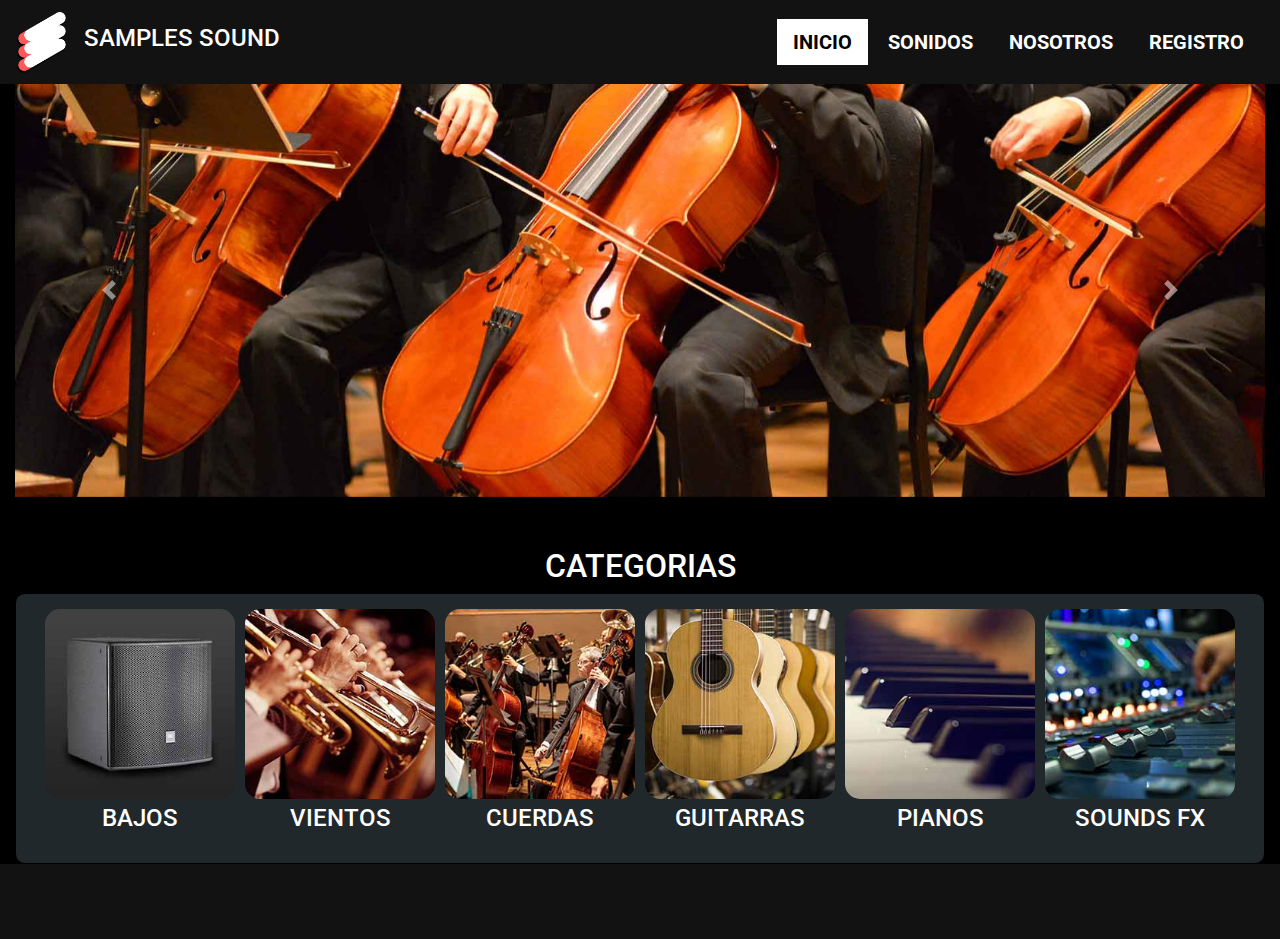
==== index.html @ cddfb37a "Añadido un segundo menu que se muestra en resoluciones de hasta 500px.Se añadió la etiqueta link par" ====
<!DOCTYPE html>
<html lang="en">

<head>
  <meta charset="UTF-8">
  <meta http-equiv="X-UA-Compatible" content="IE=edge">
  <meta name="viewport" content="width=device-width, initial-scale=1.0">
  <title>Home - Samples Web</title>
  <link rel="icon" href="img/logo.png" type="image/png" sizes="16x16">

  <link rel="stylesheet" href="https://maxcdn.bootstrapcdn.com/bootstrap/4.5.2/css/bootstrap.min.css">
  <script src="https://ajax.googleapis.com/ajax/libs/jquery/3.5.1/jquery.min.js"></script>
  <script src="https://cdnjs.cloudflare.com/ajax/libs/popper.js/1.16.0/umd/popper.min.js"></script>
  <script src="https://maxcdn.bootstrapcdn.com/bootstrap/4.5.2/js/bootstrap.min.js"></script>

  <link rel="preconnect" href="https://fonts.googleapis.com">
  <link rel="preconnect" href="https://fonts.gstatic.com" crossorigin>
  <link href="https://fonts.googleapis.com/css2?family=Roboto:wght@300&display=swap" rel="stylesheet">
  <link rel="stylesheet" href="styles.css">
  <link href="css/estilo_index.css" rel="stylesheet">
</head>

<body>
  <header>
    <div id="menu-principal">
      <a href="/index.html" class="logo">
        <img src="img/logo.png" alt="Logo de la pagina">
        <h2 class="nombre-pagina">Samples Sound</h2>
      </a>
      <div class="contenedor_nav">
        <nav class="nav-bar">
          <a href="/index.html" class="nav-link">Inicio</a>
          <a href="/sound.html" class="nav-link">Sonidos</a>
          <a href="/nosotros.html" class="nav-link">Nosotros</a>
          <a href="/registro.html" class="nav-link">Registro</a>
        </nav>
      </div>
    </div>
    <div id="menu-secundario">
      <a href="/index.html" class="logo">
        <img src="img/logo.png" alt="Logo de la pagina">
        <h2 class="nombre-pagina">Samples Sound</h2>
      </a>
      <div id="menu-secundario-links">
        <a class="nav-link" href="/index.html">Inicio</a>
        <a class="nav-link" href="/sound.html">Sonidos</a>
        <a class="nav-link" href="/nosotros.html">Nosotros</a>
        <a class="nav-link" href="/registro.html">Registro</a>
      </div>
    </div>
  </header>
  <div class="container">
    <!--Slider-->
    <div id="carouselExampleControls" class="carousel slide" data-ride="carousel">
      <div class="carousel-inner">
        <div class="carousel-item active">
          <img class="d-block w-100" src="img\slider-01.jpg" alt="First slide">
        </div>
        <div class="carousel-item">
          <img class="d-block w-100" src="img\slider-02.jpg" alt="Second slide">
        </div>
        <div class="carousel-item">
          <img class="d-block w-100" src="img\slider-03.jpg" alt="Third slide">
        </div>
        <div class="carousel-item">
          <img class="d-block w-100" src="img\slider-04.jpg" alt="Third slide">
        </div>
      </div>
      <a class="carousel-control-prev" href="#carouselExampleControls" role="button" data-slide="prev">
        <span class="carousel-control-prev-icon" aria-hidden="true"></span>
        <span class="sr-only">Previous</span>
      </a>
      <a class="carousel-control-next" href="#carouselExampleControls" role="button" data-slide="next">
        <span class="carousel-control-next-icon" aria-hidden="true"></span>
        <span class="sr-only">Next</span>
      </a>
    </div>

    <!--Categorias-->
    <div>
      <div class="container">
        <h1 style="margin-top: 50px;">Categorias</h1>
        <div class="row justify-content-center">
          <div class="padre categoria" id="categoria1" name="bass">
            <h4 title="Bass" class="titulo-categoria" name="bass">
              <img id="content_div_one_photo" class="img-fluid card-img" src="img\bass.jpg" alt="Bass" height="250px"
                width="250px" style="width: 200px;">
              <div class="card-title">Bajos</div>
            </h4>
          </div>
          <div class="padre categoria" id="categoria2" name="brass">
            <h4 title="Brass" class="titulo-categoria" name="brass">
              <img id="content_div_one_photo" class="img-fluid card-img" src="img\brass.jpg" alt="Brass" height="250px"
                width="250px" style="width: 200px;">
              <div class="card-title">Vientos</div>
            </h4>
          </div>
          <div class="padre categoria" id="categoria3" name="strings">
            <h4 title="Strings" href="sound.html" class="titulo-categoria" name="strings">
              <img id="content_div_one_photo" class="img-fluid card-img" src="img\strings.jpg" alt="Strings"
                height="250px" width="250px" style="width: 200px;">
              <div class="card-title">Cuerdas</div>
            </h4>
          </div>
          <div class="padre categoria" id="categoria4" name="guitar">
            <h4 title="Guitar" href="sound.html" class="titulo-categoria" name="guitar">
              <img id="content_div_one_photo" class="img-fluid card-img" src="img\Guitar.jpg" alt="Guitars"
                height="250px" width="250px" style="width: 200px;">
              <div class="card-title">Guitarras</div>
            </h4>
          </div>
          <div class="padre categoria" id="categoria5" name="piano">
            <h4 title="Piano" href="sound.html" class="titulo-categoria" name="piano">
              <img id="content_div_one_photo" class="img-fluid card-img" src="img\Piano.jpg" alt="Piano" height="250px"
                width="250px" style="width: 200px;">
              <div class="card-title">Pianos</div>
            </h4>
          </div>
          <div class="padre categoria" id="categoria6" name="sfx">
            <h4 title="Sound FX" href="sound.html" class="titulo-categoria" name="sfx">
              <img id="content_div_one_photo" class="img-fluid card-img" src="img\Sound-fx.jpg" alt="Sound FX"
                height="250px" width="250px" style="width: 200px;">
              <div class="card-title">Sounds FX</div>
            </h4>
          </div>
        </div>
      </div>
    </div>
  </div>
  <footer id="idfooter">
  </footer>

  <script src="js/footer.js"></script>
  <script src="js/apiCall.js"></script>
  <script src="js/resaltar.js"></script>
</body>

</html>
---- styles.css ----
/*ESTILOS GENERALES A TODOS LOS HTML*/
:root{
    --body-bgColor: #21282c;
    --button-bgColor: #009ee2;
    --header-bgColor: #121212;
    --footer-bgColor: #121212;
    --body-textColor: #ffffff;
}
*{
    box-sizing: border-box;
    padding: 0;
    margin: 0;
}
body{
    background-color: var(--body-bgColor);
    font-family: "Roboto", sans-serif;
    color: var(--body-textColor)
}
/*HEADER*/
.nav-bar {
    display: block;
    line-height: 1.5;
    margin-right: 10px;
  }
  .nav-link {
    display: inline-block;
    font-size: 20px;
    padding: .5rem 1rem
  }
  .logo {
    display: flex;
    align-items: center;
  }
  .logo img {
    height: 64px;
    margin-right: 10px;
  }
  header{
    background-color: var(--header-bgColor);
  }
  header a {
    text-decoration: none;
    color: #ffffff;
  }
  header a:hover {
    text-decoration: none;
    color: #ffffff;
  }
  nav a {
    padding-right: 10px;
  }
  .contenedor_nav nav>a:hover {
    transform: translateY(-5px);
    transition: 500ms;
  }
  .nombre-pagina{
    font-size: 24px;
  }
  .nav-bar>.nav-link{
    text-decoration: none;
    color: inherit;
  }
#menu-principal{
    display: flex;
    justify-content: space-between;
    align-items: center;

    min-height: 70px;
    text-transform: uppercase;
    font-weight: bold;

    background-color: var(--header-bgColor);
    padding: 10px;
}
#menu-secundario{
    display: none;
    flex-direction: column;
    align-items: center;
    justify-content: flex-start;
    color: inherit;
    font-size: 24px;
    padding-left: 2rem;
    text-transform: uppercase;
}
#menu-secundario>img{
    width: 64px;
    cursor: pointer;
}
#menu-secundario-links{
    display: none;
    width: 100%;
    justify-content: space-evenly;
}
#menu-secundario:hover>#menu-secundario-links{
    display: flex;
}
/*FIN HEADER*/
/*FOOTER DENIS*/
#idfooter {
    background-color: var(--footer-bgColor);
    color: white;
    text-align: center;
    font-size: 10px;
    padding: 15px;
    width: 100%;
    left: 0;
    bottom: 0;
    padding: 20px;
    height: 75px;
    margin-top: 0;
    font-size: 38px;
}
/*FIN FOOTER DENIS*/
/*BREAKPOINTS*/
@media screen and (max-width: 800px){
    #menu-principal{
        flex-direction: column;
    }
    #idfooter{
        font-size: 24px;
    }
}
@media screen and ( max-width: 720px){
    .nav-bar{
        display: flex;
        flex-wrap: wrap;
        justify-content: center;
    }

}
@media screen and (max-width: 500px) {
    #menu-principal{
        display: none;
    }
    #menu-secundario{
        display: flex;
        padding: 0 10px;
    }
}
@media screen and ( max-width: 420px){
    #menu-secundario:hover>#menu-secundario-links{
        display: grid;
        grid-template-columns: 1fr 1fr;
        justify-items: center;
    }
}
---- css/estilo_index.css ----
/* navbar */
.btn {
  color: #fff;
  border-width: 0px;
  background-color: #000;
}

.btn-outline-success:hover {
  background-color: #fff;
  color: #000;
}

.navbar-expand-lg .navbar-collapse {
  border-radius: 10px;
}

.navbar-light .navbar-nav .nav-link:hover {
  font-weight: 700;
  color:rgb(196, 196, 196);
}

.nav-link {
  color: #fff;
}
.navbar-light .navbar-nav .nav-link {
  background-color: #20282b;
  color:#fff;
  text-transform: uppercase;
}

  .navbar-brand img {
    max-width: 120px;
    color: #fff
  }

  .navbar-brand p {
    color:#fff;
  }
/* fin navbar */

/* body */
.container {
  max-width: 100%;
  background-color: #000;
  color: #fff;
}

  h1{
    font-size: 2em;
  }
 
  div.row {
      padding: 10px;
      border: 1px solid rgb(0, 0, 0);
      background-color: #20282b;
      border-radius: 10px;
    }
  
  div.row img {
    align-items: center;
  }  

  div[class^="col"]{
      padding: 10px;
      background-color:#20282b;
  }

.nav-link a {
color: #fff;
}

.container h1, h2 {
  font-family: 'Roboto', sans-serif;
  text-align: center;
  text-transform: uppercase;
  }

.footer {
align-items: center;
justify-content: center;
}

/* texto sobre img en Categorias */

#content_div_one_photo {
  border-radius: 20px;
  padding: 5px;
}

#padre {
  position: relative;    
  display: inline-block; 
  justify-content: center;
}

.card-title {
  position: static;   
  bottom: 0;
  right: 1rem;
  text-align: center;
  color: #fff;
  text-transform: uppercase;
}
#titulo-logo:hover{
  text-decoration: none;
  color: white;
}
#titulo-logo h2{
  font-size: 24px;
  font-weight: bold;
}
/* ESTILOS PARA PEDIDOS DE API */
audio{
  display: block;
  width: 100%;
}
.pista img{
  width: 100%;
}
.contenedorDeAudios{
  display: flex;
  flex-direction: column;
  align-content: flex-start;
  background-color: #191b19;
  border-radius: 10px;
  padding-bottom: 20px;
  height: 100%;
}
.pista{
  background-color: #262a26 ;
  border-radius: 10px;
  min-width: 200px;
  max-width: 250px;
  margin: 5px auto;
}
.titulo-cancion{
  margin-bottom: 0;
  padding: 5px 0;
  font-weight: bold;
  text-align: center;
  font-size: 16px;
  color: white;
}
.categoria{
  display: flex;
  flex-direction: column;
}
.titulo-categoria{
  text-align: center;
  cursor: pointer;
}
/*FIN ESTILOS DE API */
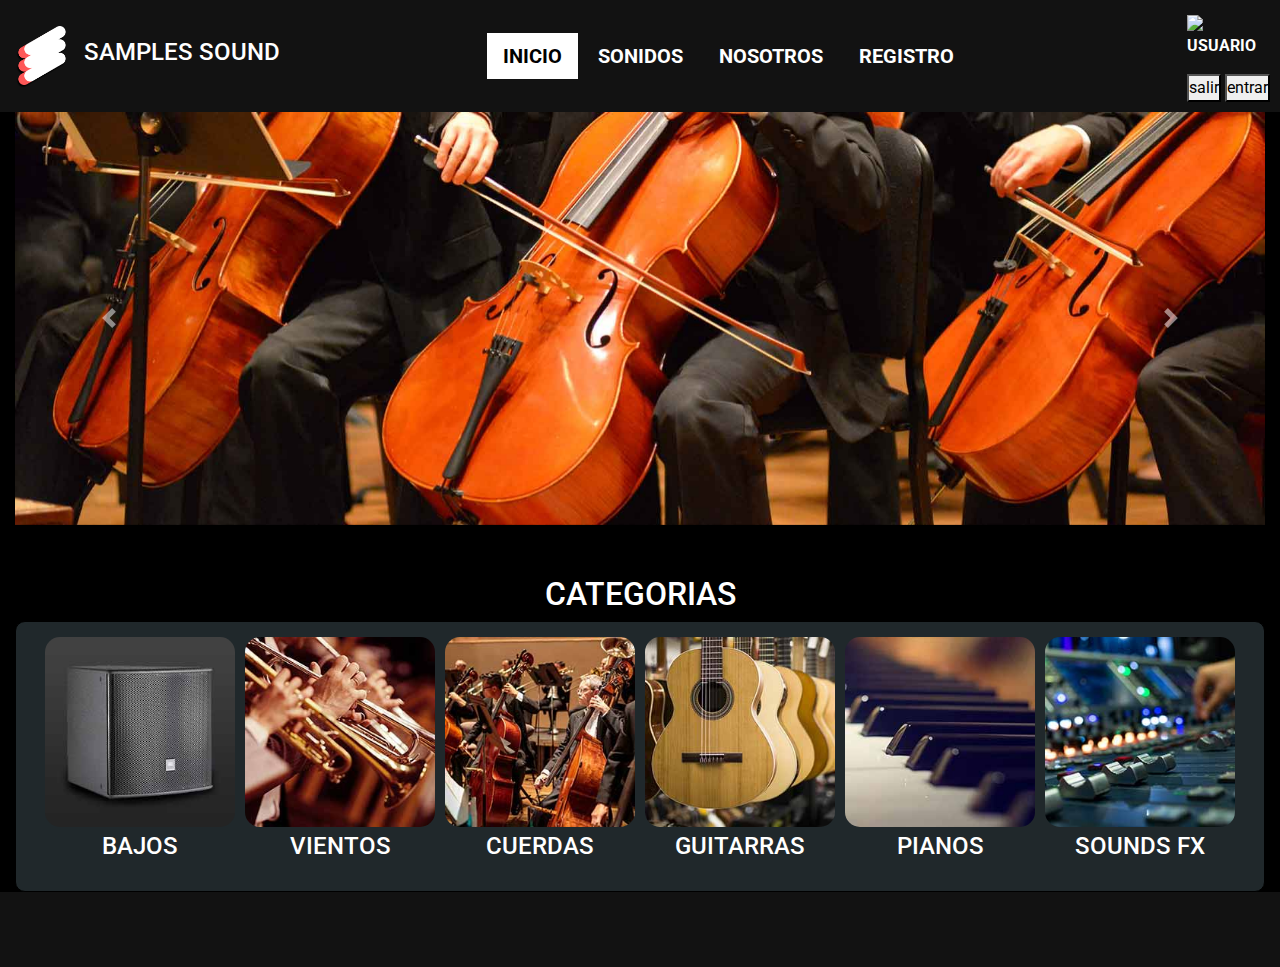
==== commit ef09e2e9: "Agregado panel de usuario" ====
--- a/index.html
+++ b/index.html
@@ -35,19 +35,30 @@
           <a href="/registro.html" class="nav-link">Registro</a>
         </nav>
       </div>
-    </div>
-    <div id="menu-secundario">
-      <a href="/index.html" class="logo">
-        <img src="img/logo.png" alt="Logo de la pagina">
-        <h2 class="nombre-pagina">Samples Sound</h2>
-      </a>
-      <div id="menu-secundario-links">
-        <a class="nav-link" href="/index.html">Inicio</a>
-        <a class="nav-link" href="/sound.html">Sonidos</a>
-        <a class="nav-link" href="/nosotros.html">Nosotros</a>
-        <a class="nav-link" href="/registro.html">Registro</a>
+      <div class="user-panel">
+        <div class="user-info">
+          <img class="user-avatar" src="img/icons/icons8-account-48.png">
+          <p class="user-name">Usuario</p>
+        </div>
+        <div class="user-controls">
+          <button class="control">salir</button>
+          <button class="control">entrar</button>
+        </div>
       </div>
     </div>
+    <div id="menu-secundario" class="displayNone">
+      <a href="/index.html" class="logo">
+          <img src="img/logo.png" alt="Logo de la pagina">
+          <h2 class="nombre-pagina">Samples Sound</h2>
+      </a>
+      <img id="desplegar-menu" src="img/icons/icons8-chevron-abajo-en-círculo-64.png">
+      <div id="menu-secundario-links" class="displayNone">
+          <a class="nav-link" href="/index.html">Inicio</a>
+          <a class="nav-link" href="/sound.html">Sonidos</a>
+          <a class="nav-link" href="/nosotros.html">Nosotros</a>
+          <a class="nav-link" href="/registro.html">Registro</a>
+      </div>
+  </div>
   </header>
   <div class="container">
     <!--Slider-->
@@ -132,7 +143,7 @@
 
   <script src="js/footer.js"></script>
   <script src="js/apiCall.js"></script>
-  <script src="js/resaltar.js"></script>
+  <script src="js/operacionesDeMenu.js"></script>
 </body>
 
 </html>--- a/styles.css
+++ b/styles.css
@@ -49,7 +49,7 @@
   nav a {
     padding-right: 10px;
   }
-  .contenedor_nav nav>a:hover {
+  .nav-link:hover {
     transform: translateY(-5px);
     transition: 500ms;
   }
@@ -73,7 +73,6 @@
     padding: 10px;
 }
 #menu-secundario{
-    display: none;
     flex-direction: column;
     align-items: center;
     justify-content: flex-start;
@@ -87,12 +86,20 @@
     cursor: pointer;
 }
 #menu-secundario-links{
-    display: none;
     width: 100%;
     justify-content: space-evenly;
 }
-#menu-secundario:hover>#menu-secundario-links{
-    display: flex;
+#desplegar-menu{
+  max-width: 32px;
+}
+.displayNone{
+  display: none ;
+}
+.grid{
+  display: grid;
+}
+.flex{
+  display: flex;
 }
 /*FIN HEADER*/
 /*FOOTER DENIS*/
@@ -138,8 +145,7 @@
     }
 }
 @media screen and ( max-width: 420px){
-    #menu-secundario:hover>#menu-secundario-links{
-        display: grid;
+    #menu-secundario-links{
         grid-template-columns: 1fr 1fr;
         justify-items: center;
     }
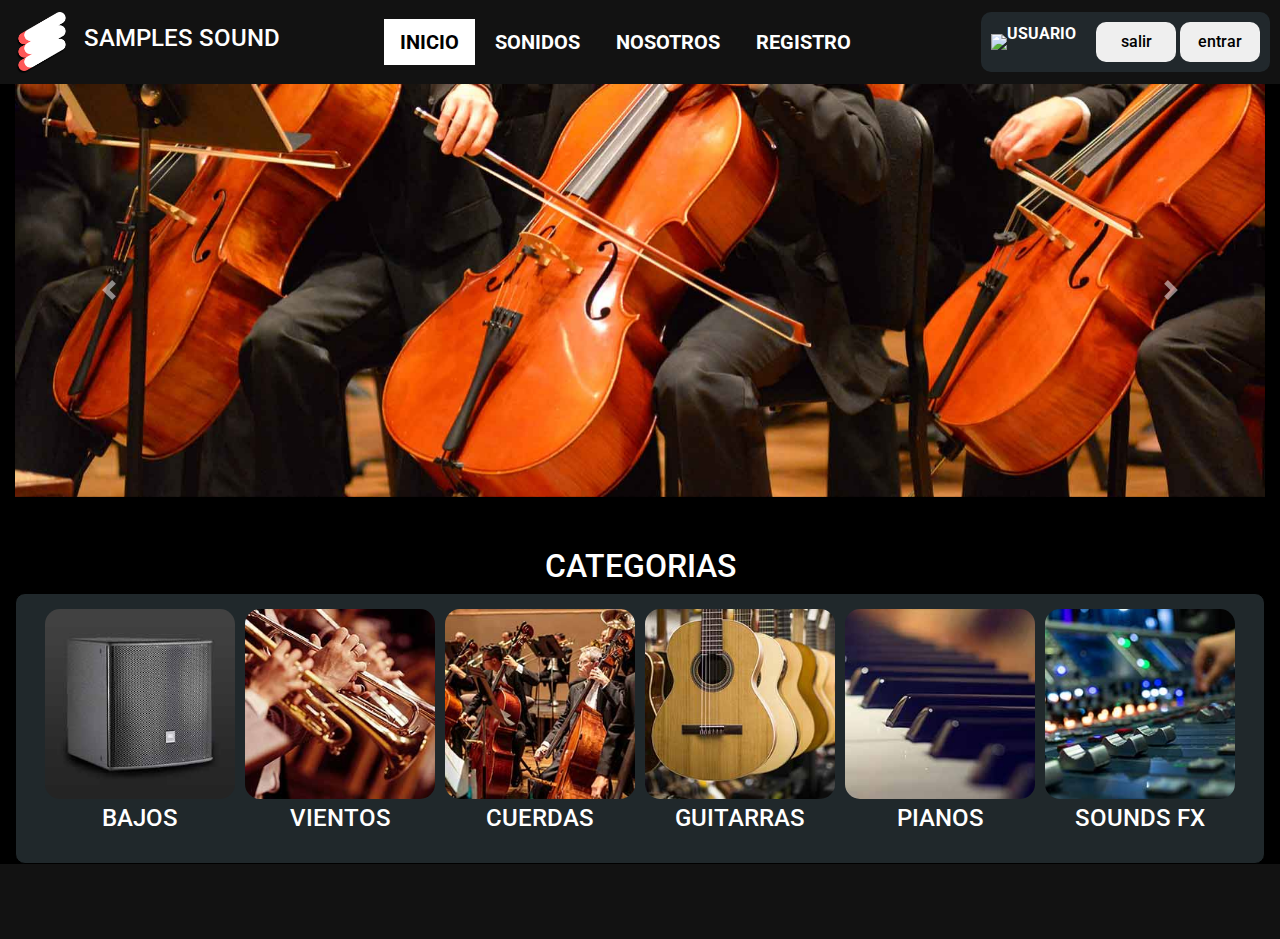
==== commit ed26bd5a: "Elimindao el div de clase .contenedor_nav" ====
--- a/index.html
+++ b/index.html
@@ -27,14 +27,12 @@
         <img src="img/logo.png" alt="Logo de la pagina">
         <h2 class="nombre-pagina">Samples Sound</h2>
       </a>
-      <div class="contenedor_nav">
-        <nav class="nav-bar">
-          <a href="/index.html" class="nav-link">Inicio</a>
-          <a href="/sound.html" class="nav-link">Sonidos</a>
-          <a href="/nosotros.html" class="nav-link">Nosotros</a>
-          <a href="/registro.html" class="nav-link">Registro</a>
-        </nav>
-      </div>
+      <nav class="nav-bar">
+        <a href="/index.html" class="nav-link">Inicio</a>
+        <a href="/sound.html" class="nav-link">Sonidos</a>
+        <a href="/nosotros.html" class="nav-link">Nosotros</a>
+        <a href="/registro.html" class="nav-link">Registro</a>
+      </nav>
       <div class="user-panel">
         <div class="user-info">
           <img class="user-avatar" src="img/icons/icons8-account-48.png">
@@ -57,6 +55,16 @@
           <a class="nav-link" href="/sound.html">Sonidos</a>
           <a class="nav-link" href="/nosotros.html">Nosotros</a>
           <a class="nav-link" href="/registro.html">Registro</a>
+      </div>
+      <div class="user-panel">
+        <div class="user-info">
+          <img class="user-avatar" src="img/icons/icons8-account-48.png">
+          <p class="user-name">Usuario</p>
+        </div>
+        <div class="user-controls">
+          <button class="control">salir</button>
+          <button class="control">entrar</button>
+        </div>
       </div>
   </div>
   </header>
--- a/styles.css
+++ b/styles.css
@@ -1,7 +1,6 @@
 /*ESTILOS GENERALES A TODOS LOS HTML*/
 :root{
     --body-bgColor: #21282c;
-    --button-bgColor: #009ee2;
     --header-bgColor: #121212;
     --footer-bgColor: #121212;
     --body-textColor: #ffffff;
@@ -118,6 +117,31 @@
     font-size: 38px;
 }
 /*FIN FOOTER DENIS*/
+/*Panel de usuario*/
+.user-panel{
+  display: flex;
+  justify-content: flex-start;
+  align-items: center;
+  background-color: var(--body-bgColor);
+  border-radius: 10px;
+  padding: 10px;
+}
+.user-info{
+  display: flex;
+  align-items: center;
+  margin-right: 20px;
+}
+.control{
+  height: 40px;
+  width: 80px;
+  border-radius: 10px;
+  border: 0;
+  font-weight: 500;
+}
+
+
+
+
 /*BREAKPOINTS*/
 @media screen and (max-width: 800px){
     #menu-principal{
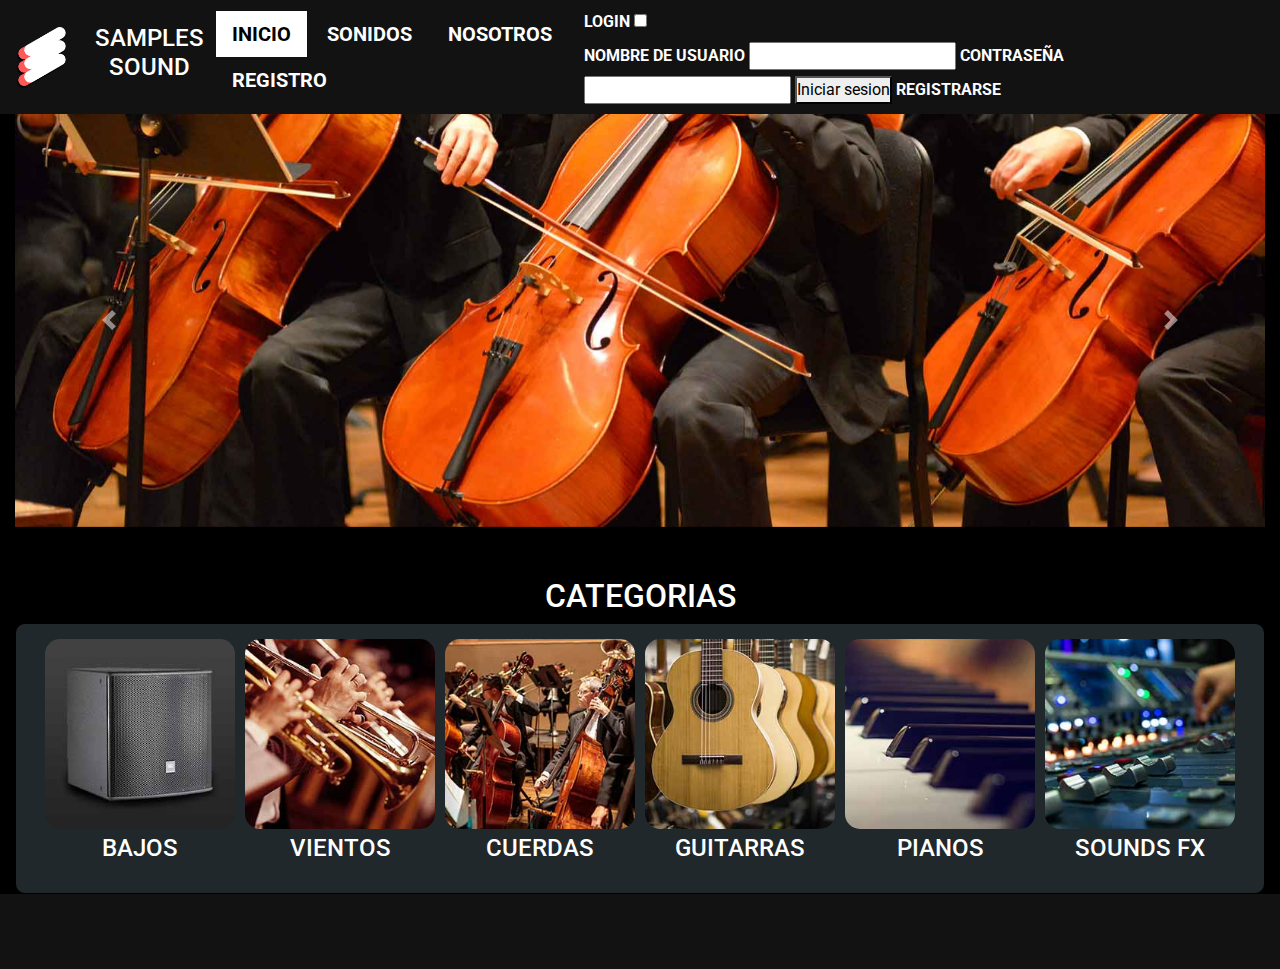
==== commit fbbb4b62: "Cambiado el menu de usuario" ====
--- a/index.html
+++ b/index.html
@@ -33,15 +33,17 @@
         <a href="/nosotros.html" class="nav-link">Nosotros</a>
         <a href="/registro.html" class="nav-link">Registro</a>
       </nav>
-      <div class="user-panel">
-        <div class="user-info">
-          <img class="user-avatar" src="img/icons/icons8-account-48.png">
-          <p class="user-name">Usuario</p>
-        </div>
-        <div class="user-controls">
-          <button class="control">salir</button>
-          <button class="control">entrar</button>
-        </div>
+      <div id="login">
+        <label for="hideShowLogin">Login</label>
+        <input type="checkbox" id="hideShowLogin">
+        <form id="user-login" action="">
+          <label for="user-name">Nombre de usuario</label>
+          <input type="text" name="user-name" id="user-name" autocomplete="off">
+          <label for="user-password">Contraseña</label>
+          <input type="password" name="user-password" id="user-password" autocomplete="off">
+          <button type="submit" class="button">Iniciar sesion</button>
+          <a href="/registro.html">Registrarse</a>
+        </form>
       </div>
     </div>
     <div id="menu-secundario" class="displayNone">
@@ -56,17 +58,7 @@
           <a class="nav-link" href="/nosotros.html">Nosotros</a>
           <a class="nav-link" href="/registro.html">Registro</a>
       </div>
-      <div class="user-panel">
-        <div class="user-info">
-          <img class="user-avatar" src="img/icons/icons8-account-48.png">
-          <p class="user-name">Usuario</p>
-        </div>
-        <div class="user-controls">
-          <button class="control">salir</button>
-          <button class="control">entrar</button>
-        </div>
-      </div>
-  </div>
+    </div>
   </header>
   <div class="container">
     <!--Slider-->
--- a/styles.css
+++ b/styles.css
@@ -1,124 +1,150 @@
 /*ESTILOS GENERALES A TODOS LOS HTML*/
-:root{
-    --body-bgColor: #21282c;
-    --header-bgColor: #121212;
-    --footer-bgColor: #121212;
-    --body-textColor: #ffffff;
-}
-*{
-    box-sizing: border-box;
-    padding: 0;
-    margin: 0;
-}
-body{
-    background-color: var(--body-bgColor);
-    font-family: "Roboto", sans-serif;
-    color: var(--body-textColor)
-}
+:root {
+  --body-bgColor: #21282c;
+  --header-bgColor: #121212;
+  --footer-bgColor: #121212;
+  --body-textColor: #ffffff;
+}
+
+* {
+  box-sizing: border-box;
+  padding: 0;
+  margin: 0;
+}
+
+body {
+  background-color: var(--body-bgColor);
+  font-family: "Roboto", sans-serif;
+  color: var(--body-textColor)
+}
+
 /*HEADER*/
 .nav-bar {
-    display: block;
-    line-height: 1.5;
-    margin-right: 10px;
-  }
-  .nav-link {
-    display: inline-block;
-    font-size: 20px;
-    padding: .5rem 1rem
-  }
-  .logo {
-    display: flex;
-    align-items: center;
-  }
-  .logo img {
-    height: 64px;
-    margin-right: 10px;
-  }
-  header{
-    background-color: var(--header-bgColor);
-  }
-  header a {
-    text-decoration: none;
-    color: #ffffff;
-  }
-  header a:hover {
-    text-decoration: none;
-    color: #ffffff;
-  }
-  nav a {
-    padding-right: 10px;
-  }
-  .nav-link:hover {
-    transform: translateY(-5px);
-    transition: 500ms;
-  }
-  .nombre-pagina{
-    font-size: 24px;
-  }
-  .nav-bar>.nav-link{
-    text-decoration: none;
-    color: inherit;
-  }
-#menu-principal{
-    display: flex;
-    justify-content: space-between;
-    align-items: center;
-
-    min-height: 70px;
-    text-transform: uppercase;
-    font-weight: bold;
-
-    background-color: var(--header-bgColor);
-    padding: 10px;
-}
-#menu-secundario{
-    flex-direction: column;
-    align-items: center;
-    justify-content: flex-start;
-    color: inherit;
-    font-size: 24px;
-    padding-left: 2rem;
-    text-transform: uppercase;
-}
-#menu-secundario>img{
-    width: 64px;
-    cursor: pointer;
-}
-#menu-secundario-links{
-    width: 100%;
-    justify-content: space-evenly;
-}
-#desplegar-menu{
+  display: block;
+  line-height: 1.5;
+}
+
+.nav-link {
+  display: inline-block;
+  font-size: 20px;
+  padding: .5rem 1rem
+}
+
+.logo {
+  display: flex;
+  align-items: center;
+}
+
+.logo img {
+  height: 64px;
+  margin-right: 10px;
+}
+
+header {
+  background-color: var(--header-bgColor);
+}
+
+header a {
+  text-decoration: none;
+  color: #ffffff;
+}
+
+header a:hover {
+  text-decoration: none;
+  color: #ffffff;
+}
+
+nav a {
+  padding-right: 10px;
+}
+
+.nav-link:hover {
+  transform: translateY(-5px);
+  transition: 500ms;
+}
+
+.nombre-pagina {
+  font-size: 24px;
+}
+
+.nav-bar>.nav-link {
+  text-decoration: none;
+  color: inherit;
+}
+
+#menu-principal {
+  display: flex;
+  justify-content: space-between;
+  align-items: center;
+
+  min-height: 70px;
+  text-transform: uppercase;
+  font-weight: bold;
+
+  background-color: var(--header-bgColor);
+  padding: 10px;
+}
+
+#menu-secundario {
+  flex-direction: column;
+  align-items: center;
+  justify-content: flex-start;
+  color: inherit;
+  font-size: 24px;
+  padding-left: 2rem;
+  text-transform: uppercase;
+}
+
+#menu-secundario>img {
+  width: 64px;
+  cursor: pointer;
+}
+
+#menu-secundario-links {
+  width: 100%;
+  justify-content: space-evenly;
+}
+
+#desplegar-menu {
   max-width: 32px;
 }
-.displayNone{
-  display: none ;
-}
-.grid{
+
+.displayNone {
+  display: none;
+}
+
+.visibHidden {
+  visibility: hidden;
+}
+
+.grid {
   display: grid;
 }
-.flex{
-  display: flex;
-}
+
+.flex {
+  display: flex;
+}
+
 /*FIN HEADER*/
 /*FOOTER DENIS*/
 #idfooter {
-    background-color: var(--footer-bgColor);
-    color: white;
-    text-align: center;
-    font-size: 10px;
-    padding: 15px;
-    width: 100%;
-    left: 0;
-    bottom: 0;
-    padding: 20px;
-    height: 75px;
-    margin-top: 0;
-    font-size: 38px;
-}
+  background-color: var(--footer-bgColor);
+  color: white;
+  text-align: center;
+  font-size: 10px;
+  padding: 15px;
+  width: 100%;
+  left: 0;
+  bottom: 0;
+  padding: 20px;
+  height: 75px;
+  margin-top: 0;
+  font-size: 38px;
+}
+
 /*FIN FOOTER DENIS*/
 /*Panel de usuario*/
-.user-panel{
+.user-panel {
   display: flex;
   justify-content: flex-start;
   align-items: center;
@@ -126,12 +152,19 @@
   border-radius: 10px;
   padding: 10px;
 }
-.user-info{
-  display: flex;
-  align-items: center;
-  margin-right: 20px;
-}
-.control{
+
+.user-info {
+  display: flex;
+  align-items: center;
+  margin-right: 10px;
+}
+
+.user-name {
+  /*Por culpa de bootstrap tengo que hacer esto*/
+  margin: 0;
+}
+
+.control {
   height: 40px;
   width: 80px;
   border-radius: 10px;
@@ -143,34 +176,52 @@
 
 
 /*BREAKPOINTS*/
-@media screen and (max-width: 800px){
-    #menu-principal{
-        flex-direction: column;
-    }
-    #idfooter{
-        font-size: 24px;
-    }
-}
-@media screen and ( max-width: 720px){
-    .nav-bar{
-        display: flex;
-        flex-wrap: wrap;
-        justify-content: center;
-    }
-
-}
+@media screen and ( max-width:1024px){
+  #menu-principal{
+    display: grid;
+    grid-template-columns: 1fr 1fr;
+  }
+  .logo{
+    grid-column: 1/3;
+    justify-self: center;
+  }
+  .user-panel{
+    justify-self: flex-end;
+  }
+}
+@media screen and (max-width: 800px) {
+  #menu-principal {
+    flex-direction: column;
+  }
+
+  #idfooter {
+    font-size: 24px;
+  }
+}
+
+@media screen and (max-width: 720px) {
+  .nav-bar {
+    display: flex;
+    flex-wrap: wrap;
+    justify-content: center;
+  }
+
+}
+
 @media screen and (max-width: 500px) {
-    #menu-principal{
-        display: none;
-    }
-    #menu-secundario{
-        display: flex;
-        padding: 0 10px;
-    }
-}
-@media screen and ( max-width: 420px){
-    #menu-secundario-links{
-        grid-template-columns: 1fr 1fr;
-        justify-items: center;
-    }
+  #menu-principal {
+    display: none;
+  }
+
+  #menu-secundario {
+    display: flex;
+    padding: 0 10px;
+  }
+}
+
+@media screen and (max-width: 420px) {
+  #menu-secundario-links {
+    grid-template-columns: 1fr 1fr;
+    justify-items: center;
+  }
 }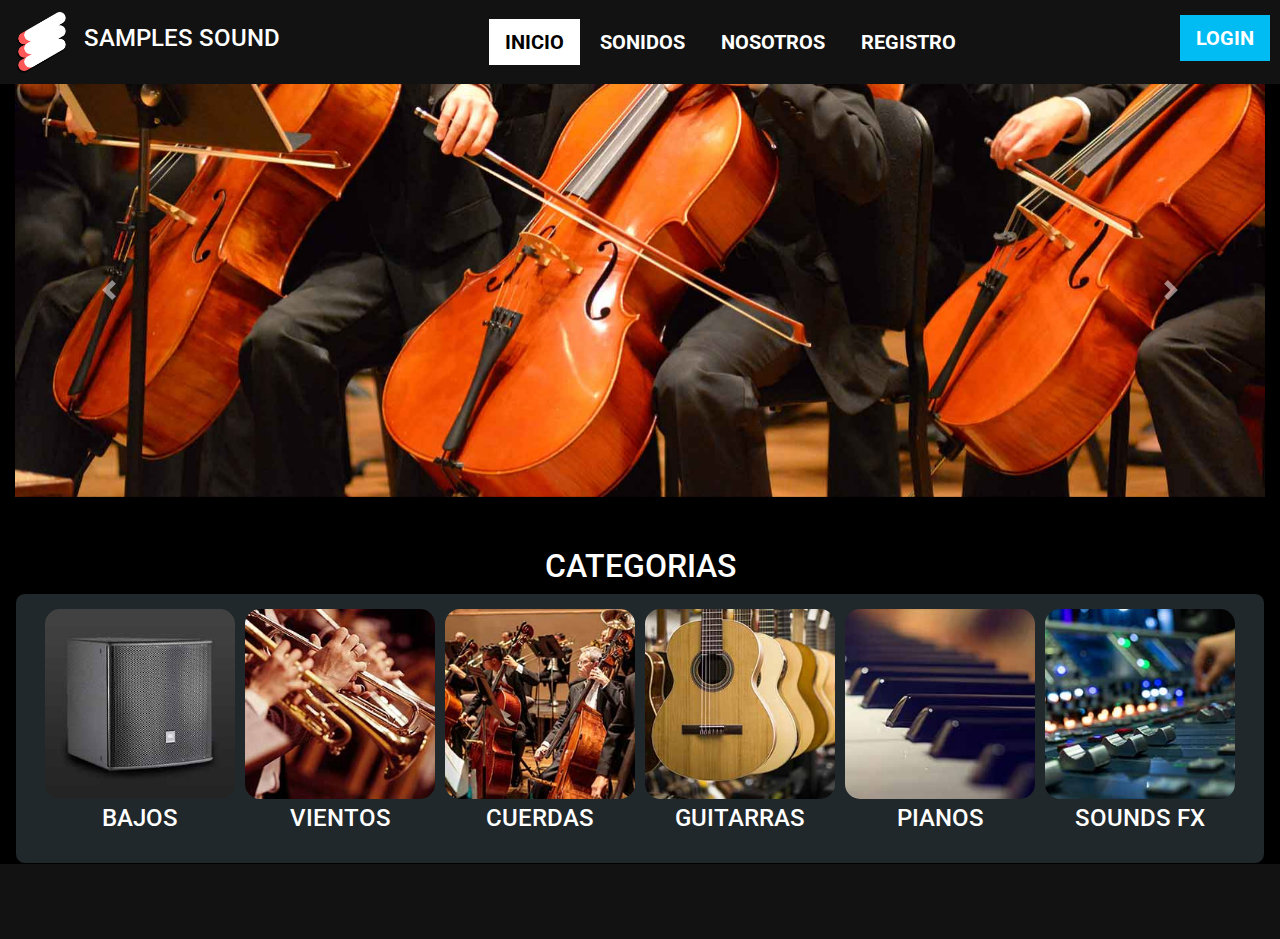
==== commit b51e30ac: "Agregado el menu login a todos los documentos html, tambien se elemino la clase .button del boton de" ====
--- a/index.html
+++ b/index.html
@@ -41,7 +41,7 @@
           <input type="text" name="user-name" id="user-name" autocomplete="off">
           <label for="user-password">Contraseña</label>
           <input type="password" name="user-password" id="user-password" autocomplete="off">
-          <button type="submit" class="button">Iniciar sesion</button>
+          <button type="submit">Iniciar sesion</button>
           <a href="/registro.html">Registrarse</a>
         </form>
       </div>
--- a/styles.css
+++ b/styles.css
@@ -41,6 +41,7 @@
 }
 
 header {
+  position: relative;
   background-color: var(--header-bgColor);
 }
 
@@ -144,43 +145,59 @@
 
 /*FIN FOOTER DENIS*/
 /*Panel de usuario*/
-.user-panel {
-  display: flex;
-  justify-content: flex-start;
-  align-items: center;
-  background-color: var(--body-bgColor);
-  border-radius: 10px;
-  padding: 10px;
-}
-
-.user-info {
-  display: flex;
-  align-items: center;
-  margin-right: 10px;
-}
-
-.user-name {
-  /*Por culpa de bootstrap tengo que hacer esto*/
-  margin: 0;
-}
-
-.control {
-  height: 40px;
-  width: 80px;
-  border-radius: 10px;
-  border: 0;
-  font-weight: 500;
-}
-
-
-
-
+#login{
+  user-select: none;
+}
+#hideShowLogin{
+  display: none;
+}
+#hideShowLogin:checked+#user-login{
+  display: grid;
+}
+#user-login{
+  position: absolute;
+  top: 100%;
+  right: 0;
+  /*Se muestra cuando el checkbox hideShowLogin esta marcado--ver linea 153*/
+  display: none;
+  grid-template-columns: 1fr 1fr;
+  justify-items: center;
+  row-gap: 10px;
+  padding: 20px;
+  min-width: 250px;
+  max-width: 250px;
+  background-color: var(--header-bgColor);
+  border-radius: 2%;
+  filter: drop-shadow( 0 0 10px black);
+  z-index: 100;
+}
+#user-login>input,#user-login>label,#user-login>button,#user-login>a{
+  grid-column: 1/3;
+}
+#login>label,#user-login>button{
+  display: inline-block;
+  font-size: 20px;
+  padding: .5rem 1rem;
+  background-color: #01bcf3;
+  color: white;
+  font-weight: bold;
+}
+#user-login>button{
+  border:0 ;
+  border-radius: 4px;
+}
+#user-login a{
+  color: #01bcf3;
+}
 /*BREAKPOINTS*/
 @media screen and ( max-width:1024px){
   #menu-principal{
     display: grid;
     grid-template-columns: 1fr 1fr;
   }
+  #login{
+    justify-self: flex-end;
+  }
   .logo{
     grid-column: 1/3;
     justify-self: center;
@@ -190,10 +207,10 @@
   }
 }
 @media screen and (max-width: 800px) {
-  #menu-principal {
-    flex-direction: column;
-  }
-
+  #menu-principal{
+    grid-template-rows: repeat(2,1fr);
+    grid-template-columns: 1fr;
+  }
   #idfooter {
     font-size: 24px;
   }
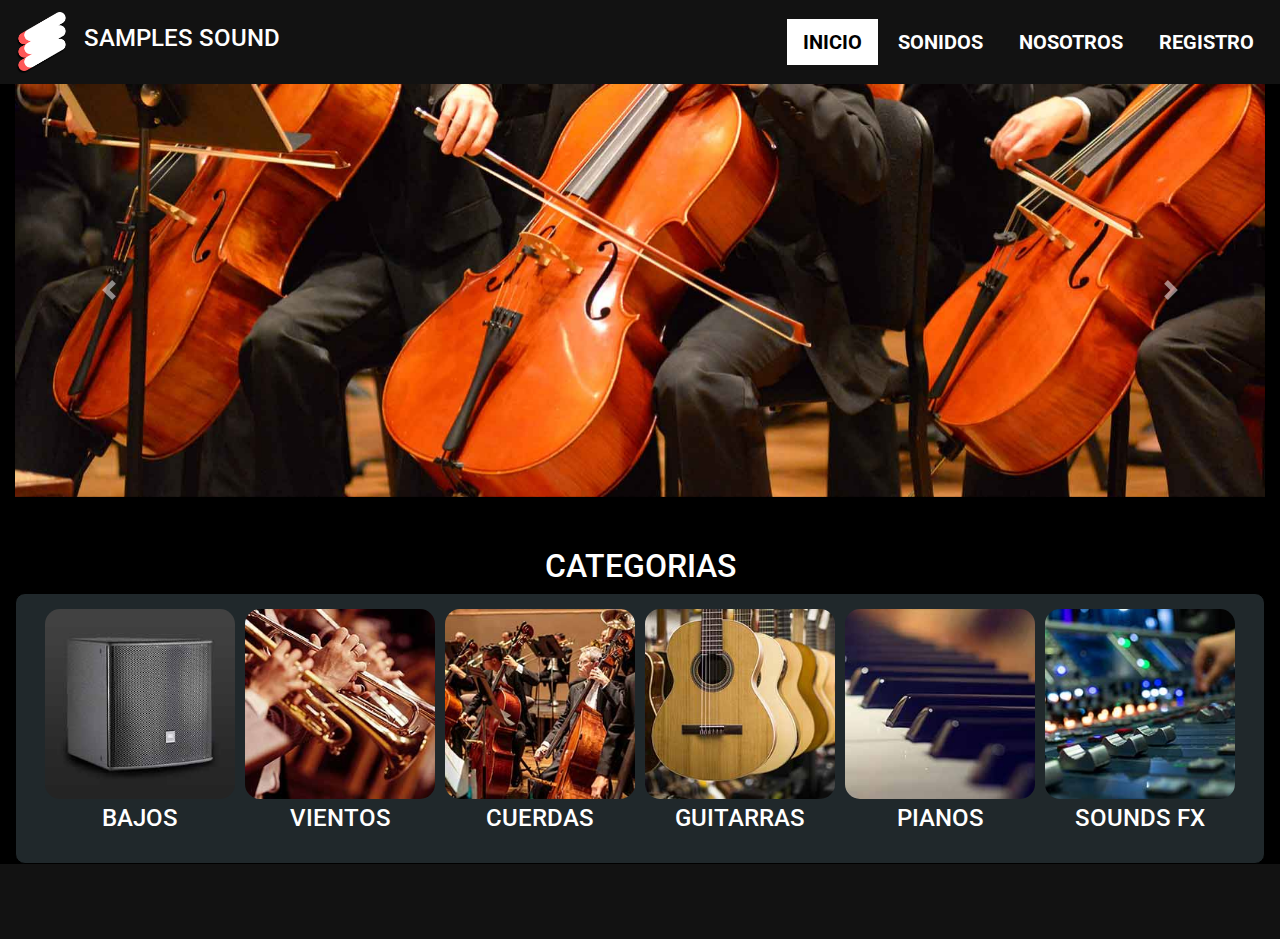
==== commit 1853a2bf: "div#login elimindao en index.html" ====
--- a/index.html
+++ b/index.html
@@ -33,18 +33,6 @@
         <a href="/nosotros.html" class="nav-link">Nosotros</a>
         <a href="/registro.html" class="nav-link">Registro</a>
       </nav>
-      <div id="login">
-        <label for="hideShowLogin">Login</label>
-        <input type="checkbox" id="hideShowLogin">
-        <form id="user-login" action="">
-          <label for="user-name">Nombre de usuario</label>
-          <input type="text" name="user-name" id="user-name" autocomplete="off">
-          <label for="user-password">Contraseña</label>
-          <input type="password" name="user-password" id="user-password" autocomplete="off">
-          <button type="submit">Iniciar sesion</button>
-          <a href="/registro.html">Registrarse</a>
-        </form>
-      </div>
     </div>
     <div id="menu-secundario" class="displayNone">
       <a href="/index.html" class="logo">
--- a/styles.css
+++ b/styles.css
@@ -147,6 +147,7 @@
 /*Panel de usuario*/
 #login{
   user-select: none;
+  line-height: 1.5;
 }
 #hideShowLogin{
   display: none;
@@ -173,6 +174,9 @@
 }
 #user-login>input,#user-login>label,#user-login>button,#user-login>a{
   grid-column: 1/3;
+  display: block;
+  line-height: 24px;
+  width: 100%;
 }
 #login>label,#user-login>button{
   display: inline-block;
@@ -182,6 +186,9 @@
   color: white;
   font-weight: bold;
 }
+#user-login>label{
+  margin: 0;
+}
 #user-login>button{
   border:0 ;
   border-radius: 4px;
